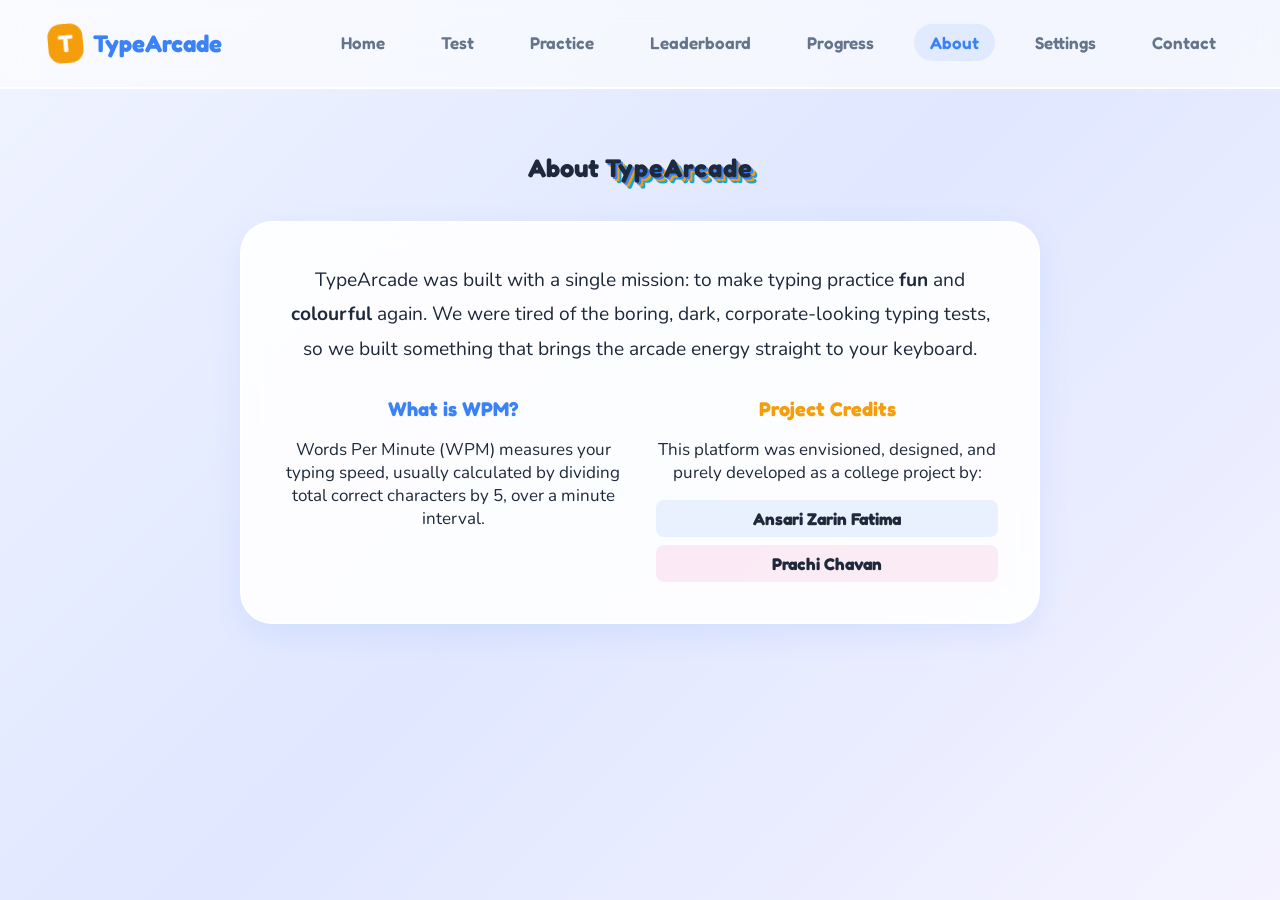
==== about.html @ a6bcfe49 "major update version" ====
<!DOCTYPE html>
<html lang="en">
<head>
  <meta charset="UTF-8">
  <meta name="viewport" content="width=device-width, initial-scale=1.0">
  <title>TypeArcade - About</title>
  <link rel="stylesheet" href="css/style.css">
</head>
<body>

  <nav class="navbar">
    <a href="index.html" class="logo">
      <span class="logo-icon">T</span>
      TypeArcade
    </a>
    <ul class="nav-links">
      <li><a href="index.html">Home</a></li>
      <li><a href="test.html">Test</a></li>
      <li><a href="practice.html">Practice</a></li>
      <li><a href="leaderboard.html">Leaderboard</a></li>
      <li><a href="progress.html">Progress</a></li>
      <li><a href="about.html">About</a></li>
      <li><a href="settings.html">Settings</a></li>
      <li><a href="contact.html">Contact</a></li>
    </ul>
  </nav>

  <main class="container">
    <div class="page-header mt-2 mb-2">
      <h2>About <span class="gradient-text">TypeArcade</span></h2>
    </div>

    <div class="card bg-white" style="max-width: 800px; margin: 0 auto; text-align: center;">
      <p class="mb-2" style="font-size: 1.2rem; line-height: 1.8;">
        TypeArcade was built with a single mission: to make typing practice <strong>fun</strong> and <strong>colourful</strong> again. We were tired of the boring, dark, corporate-looking typing tests, so we built something that brings the arcade energy straight to your keyboard.
      </p>

      <div class="grid-2 mt-3 text-left">
        <div>
          <h3 class="mb-1" style="color: var(--color-primary);">What is WPM?</h3>
          <p class="text-muted">Words Per Minute (WPM) measures your typing speed, usually calculated by dividing total correct characters by 5, over a minute interval.</p>
        </div>
        <div>
          <h3 class="mb-1" style="color: var(--color-accent);">Project Credits</h3>
          <p class="text-muted">This platform was envisioned, designed, and purely developed as a college project by:</p>
          <ul style="margin-top: 1rem; font-family: var(--font-heading); color: var(--color-text-main); font-weight: 700;">
            <li style="padding: 0.5rem; background: rgba(59, 130, 246, 0.1); border-radius: 8px; margin-bottom: 0.5rem;">Ansari Zarin Fatima</li>
            <li style="padding: 0.5rem; background: rgba(236, 72, 153, 0.1); border-radius: 8px;">Prachi Chavan</li>
          </ul>
        </div>
      </div>
      
    </div>

  </main>

  <script src="js/sound.js"></script>
  <script src="js/app.js"></script>
</body>
</html>
---- css/style.css ----
@import url('https://fonts.googleapis.com/css2?family=Nunito:wght@400;600;800;900&family=Fredoka:wght@500;600;700&display=swap');

:root {
  /* Beautiful Universal Colorful Palette */
  --bg-gradient: linear-gradient(135deg, #f0f4ff 0%, #e0e7ff 50%, #f5f3ff 100%); /* Clean, crisp universally loved light blue/lavender mix */
  --color-primary: #3b82f6; /* Vibrant Royal Blue */
  --color-secondary: #0ea5e9; /* Vibrant Sky Cyan */
  --color-accent: #f59e0b; /* Bright Amber/Orange */
  --color-accent-2: #10b981; /* Vivid Mint Green */
  --color-success: #10b981;
  --color-error: #ef4444;
  --color-text-main: #1e293b; /* Deep Navy Black */
  --color-text-muted: #64748b; /* Soft Gray */
  --color-card-bg: rgba(255, 255, 255, 0.9); /* Frosty White */
  
  --shadow-soft: 0 10px 30px rgba(59, 130, 246, 0.1);
  --shadow-hover: 0 15px 35px rgba(59, 130, 246, 0.2);
  --radius-lg: 2rem;
  --radius-md: 1.2rem;
  --radius-sm: 0.8rem;
  
  --font-heading: 'Fredoka', sans-serif;
  --font-body: 'Nunito', sans-serif;
  --font-mono: 'Menlo', 'Monaco', 'Courier New', monospace;

  --base-font-size: 17px;
}

* {
  box-sizing: border-box;
  margin: 0;
  padding: 0;
}

body {
  font-family: var(--font-body);
  font-size: var(--base-font-size);
  background: var(--bg-gradient);
  background-attachment: fixed;
  color: var(--color-text-main);
  min-height: 100vh;
  display: flex;
  flex-direction: column;
  overflow-x: hidden;
  transition: background 0.3s ease;
}

body.fade-in {
  animation: fadeSlideIn 0.6s ease-out forwards;
}

@keyframes fadeSlideIn {
  from { opacity: 0; transform: translateY(15px); }
  to { opacity: 1; transform: translateY(0); }
}

h1, h2, h3, h4, h5, h6 {
  font-family: var(--font-heading);
  font-weight: 700;
  line-height: 1.2;
}

a { text-decoration: none; color: inherit; }
ul { list-style: none; }

.gradient-text {
  background: none;
  -webkit-background-clip: unset;
  background-clip: unset;
  color: var(--color-text-main);
  text-shadow: 2px 2px 0 var(--color-primary), 4px 4px 0 var(--color-accent), 6px 6px 0 var(--color-secondary);
  display: inline-block;
  padding-bottom: 5px;
  letter-spacing: 1px;
}

.text-center { text-align: center; }

/* Navbar */
.navbar {
  display: flex;
  justify-content: space-between;
  align-items: center;
  padding: 1.5rem 3rem;
  background: rgba(255, 255, 255, 0.6);
  backdrop-filter: blur(16px);
  -webkit-backdrop-filter: blur(16px);
  border-bottom: 2px solid rgba(255, 255, 255, 0.9);
  position: sticky;
  top: 0;
  z-index: 100;
}

.navbar .logo {
  font-family: var(--font-heading);
  font-size: 1.5rem;
  font-weight: 800;
  color: var(--color-primary);
  display: flex;
  align-items: center;
  gap: 10px;
}

.navbar .logo-icon {
  background: var(--color-accent);
  color: white;
  padding: 5px 10px;
  border-radius: var(--radius-sm);
  transform: rotate(-5deg);
  display: inline-block;
  transition: transform 0.3s;
}

.navbar .logo:hover .logo-icon {
  transform: rotate(5deg) scale(1.1);
}

.nav-links { display: flex; gap: 1.5rem; }

.nav-links a {
  font-family: var(--font-heading);
  font-weight: 600;
  color: var(--color-text-muted);
  padding: 0.5rem 1rem;
  border-radius: var(--radius-md);
  transition: all 0.3s ease;
  position: relative;
}

.nav-links a:hover, .nav-links a.active {
  color: var(--color-primary);
  background: rgba(59, 130, 246, 0.1);
  transform: translateY(-2px);
}

/* Layout */
.container {
  max-width: 1100px;
  margin: 0 auto;
  padding: 2rem;
  flex: 1;
  display: flex;
  flex-direction: column;
}

/* Cards */
.card {
  background: var(--color-card-bg);
  backdrop-filter: blur(12px);
  -webkit-backdrop-filter: blur(12px);
  border-radius: var(--radius-lg);
  padding: 2.5rem;
  box-shadow: var(--shadow-soft);
  border: 2px solid rgba(255, 255, 255, 0.8);
  transition: transform 0.4s cubic-bezier(0.175, 0.885, 0.32, 1.275), box-shadow 0.4s ease, border-color 0.4s ease;
}

.card:hover {
  transform: translateY(-8px) scale(1.02);
  box-shadow: var(--shadow-hover);
  border-color: var(--color-primary);
}

/* Buttons */
.btn {
  display: inline-flex;
  align-items: center;
  justify-content: center;
  gap: 0.5rem;
  font-family: var(--font-heading);
  font-weight: 700;
  padding: 0.8rem 2rem;
  border-radius: 50px;
  border: none;
  cursor: pointer;
  transition: all 0.3s cubic-bezier(0.175, 0.885, 0.32, 1.275); 
  text-transform: uppercase;
  letter-spacing: 1px;
}

.btn-primary { background: var(--color-primary); color: white; box-shadow: 0 4px 15px rgba(59, 130, 246, 0.3); }
.btn-primary:hover { background: #2563eb; transform: translateY(-4px) scale(1.05); box-shadow: 0 8px 25px rgba(59, 130, 246, 0.5); }

.btn-secondary { background: var(--color-secondary); color: white; box-shadow: 0 4px 15px rgba(14, 165, 233, 0.3); }
.btn-secondary:hover { background: #0284c7; transform: translateY(-4px) scale(1.05); box-shadow: 0 8px 25px rgba(14, 165, 233, 0.5); }

.btn-accent { background: var(--color-accent); color: white; box-shadow: 0 4px 15px rgba(245, 158, 11, 0.3); }
.btn-accent:hover { background: #d97706; transform: translateY(-4px) scale(1.05); box-shadow: 0 8px 25px rgba(245, 158, 11, 0.5); }

.btn-outline { background: transparent; color: var(--color-primary); border: 3px solid var(--color-primary); }
.btn-outline:hover { background: var(--color-primary); color: white; transform: translateY(-4px) scale(1.05); box-shadow: 0 8px 25px rgba(59, 130, 246, 0.4); }

/* Header Sections */
.page-header { text-align: center; margin-bottom: 3rem; }
.page-header h1 { font-size: 3rem; margin-bottom: 1rem; }
.page-header p { font-size: 1.2rem; color: var(--color-text-muted); max-width: 600px; margin: 0 auto; }

/* Utilities */
.mb-1 { margin-bottom: 1rem; }
.mb-2 { margin-bottom: 2rem; }
.mb-3 { margin-bottom: 3rem; }
.mt-1 { margin-top: 1rem; }
.mt-2 { margin-top: 2rem; }

/* Gamification / Typing Interaction Overlay */
.streak-counter {
  position: absolute;
  top: 10px;
  right: 20px;
  font-family: var(--font-heading);
  font-size: 1.2rem;
  font-weight: 800;
  color: var(--color-accent-2);
  opacity: 0;
  transition: opacity 0.3s;
  animation: pulse 1s infinite alternate;
}
.streak-active { opacity: 1; }

@keyframes pulse {
  from { transform: scale(1); }
  to { transform: scale(1.1); }
}

/* Shake Animation */
.shake {
  animation: shake 0.4s cubic-bezier(0.36, 0.07, 0.19, 0.97) both;
}

@keyframes shake {
  10%, 90% { transform: translate3d(-1px, 0, 0); }
  20%, 80% { transform: translate3d(2px, 0, 0); }
  30%, 50%, 70% { transform: translate3d(-3px, 0, 0); }
  40%, 60% { transform: translate3d(3px, 0, 0); }
}

.typing-box {
  background: white;
  backdrop-filter: blur(10px);
  -webkit-backdrop-filter: blur(10px);
  border-radius: var(--radius-lg);
  padding: 2rem 3rem;
  box-shadow: inset 0 2px 10px rgba(0,0,0,0.05), var(--shadow-soft);
  border: 4px solid #ffffff;
  font-family: var(--font-mono);
  font-size: 1.8rem;
  line-height: 1.6;
  max-width: 900px;
  margin: 0 auto;
  position: relative;
  overflow: hidden;
  letter-spacing: 2px;
  text-align: center;
  transition: all 0.3s ease;
  color: var(--color-text-main);
}

.typing-box:focus {
  outline: none;
  border-color: var(--color-primary);
  box-shadow: inset 0 2px 10px rgba(0,0,0,0.05), 0 0 0 5px rgba(59, 130, 246, 0.2);
}
.typing-box.error-state {
  border-color: var(--color-error);
  box-shadow: inset 0 2px 10px rgba(0,0,0,0.05), 0 0 0 5px rgba(239, 68, 68, 0.3);
}

.typing-text span { position: relative; transition: color 0.1s; }
.typing-text span.correct { color: var(--color-success); }
.typing-text span.incorrect { color: var(--color-error); background: rgba(239, 68, 68, 0.2); border-radius: 4px; }
.typing-text span.active {
  color: var(--color-primary);
  border-bottom: 3px solid var(--color-accent);
  animation: blink 1s infinite alternate;
}

@keyframes blink {
  0% { border-color: var(--color-accent); }
  100% { border-color: transparent; }
}

/* Stats Row */
.stats-row {
  display: flex;
  justify-content: space-around;
  background: var(--color-card-bg);
  backdrop-filter: blur(12px);
  -webkit-backdrop-filter: blur(12px);
  border: 2px solid rgba(255, 255, 255, 0.8);
  padding: 1.5rem;
  border-radius: var(--radius-lg);
  box-shadow: var(--shadow-soft);
  margin-bottom: 2rem;
  max-width: 900px;
  margin: 0 auto 2rem auto;
}

.stat-item { display: flex; flex-direction: column; align-items: center; }
.stat-label { font-family: var(--font-heading); font-size: 0.9rem; text-transform: uppercase; color: var(--color-text-muted); font-weight: 700; }
.stat-value { font-family: var(--font-heading); font-size: 2.5rem; font-weight: 800; color: var(--color-primary); }
.stat-value.accent { color: var(--color-accent); }
.stat-value.secondary { color: var(--color-secondary); }

/* Progress Bar */
.progress-container {
  width: 100%;
  height: 15px;
  background-color: #e2e8f0;
  border-radius: 50px;
  margin-bottom: 2rem;
  overflow: hidden;
  position: relative;
}

.progress-bar {
  height: 100%;
  width: 0%;
  background: linear-gradient(90deg, var(--color-primary), var(--color-secondary));
  transition: width 0.2s ease-out; /* Smooth fill */
}

/* Form Inputs */
.form-group { margin-bottom: 1.5rem; }
.form-group label { display: block; font-family: var(--font-heading); font-weight: 600; margin-bottom: 0.5rem; color: var(--color-text-main); }
.form-control {
  width: 100%;
  padding: 1rem 1.5rem;
  border-radius: var(--radius-md);
  border: 2px solid #dfe4ea;
  color: var(--color-text-main);
  font-family: var(--font-body);
  font-size: 1rem;
  transition: all 0.3s ease;
  background: #ffffff;
}
.form-control:focus {
  outline: none;
  border-color: var(--color-primary);
  background: #ffffff;
  box-shadow: 0 0 0 5px rgba(59, 130, 246, 0.15);
}
textarea.form-control { resize: vertical; min-height: 120px; }

/* Badges */
.badge { display: inline-block; padding: 0.25rem 0.75rem; border-radius: 50px; font-size: 0.8rem; font-weight: 700; text-transform: uppercase; }
.badge-pro { background: var(--color-accent); color: white; }
.badge-fast { background: var(--color-primary); color: white; }
.badge-beginner { background: var(--color-success); color: white; }

/* Details / FAQ */
details {
  background: var(--color-card-bg);
  backdrop-filter: blur(12px);
  -webkit-backdrop-filter: blur(12px);
  padding: 1rem 1.5rem;
  border-radius: var(--radius-md);
  margin-bottom: 1rem;
  border: 2px solid rgba(255,255,255,0.8);
  box-shadow: var(--shadow-soft);
  cursor: pointer;
  transition: transform 0.2s, border-color 0.3s;
}
details:hover { transform: translateY(-2px); border-color: var(--color-primary); }
summary { font-family: var(--font-heading); font-weight: 600; color: var(--color-primary); list-style: none; display: flex; justify-content: space-between; align-items: center; }
summary::-webkit-details-marker { display: none; }
details p { margin-top: 1rem; color: var(--color-text-muted); line-height: 1.6; }

/* Grid */
.grid-2 { display: grid; grid-template-columns: repeat(2, 1fr); gap: 2rem; }
.grid-3 { display: grid; grid-template-columns: repeat(3, 1fr); gap: 2rem; }

@media (max-width: 768px) {
  .grid-2, .grid-3 { grid-template-columns: 1fr; }
  .navbar { flex-direction: column; gap: 1rem; padding: 1rem; }
  .page-header h1 { font-size: 2.2rem; }
  .stats-row { flex-wrap: wrap; gap: 1rem; }
}
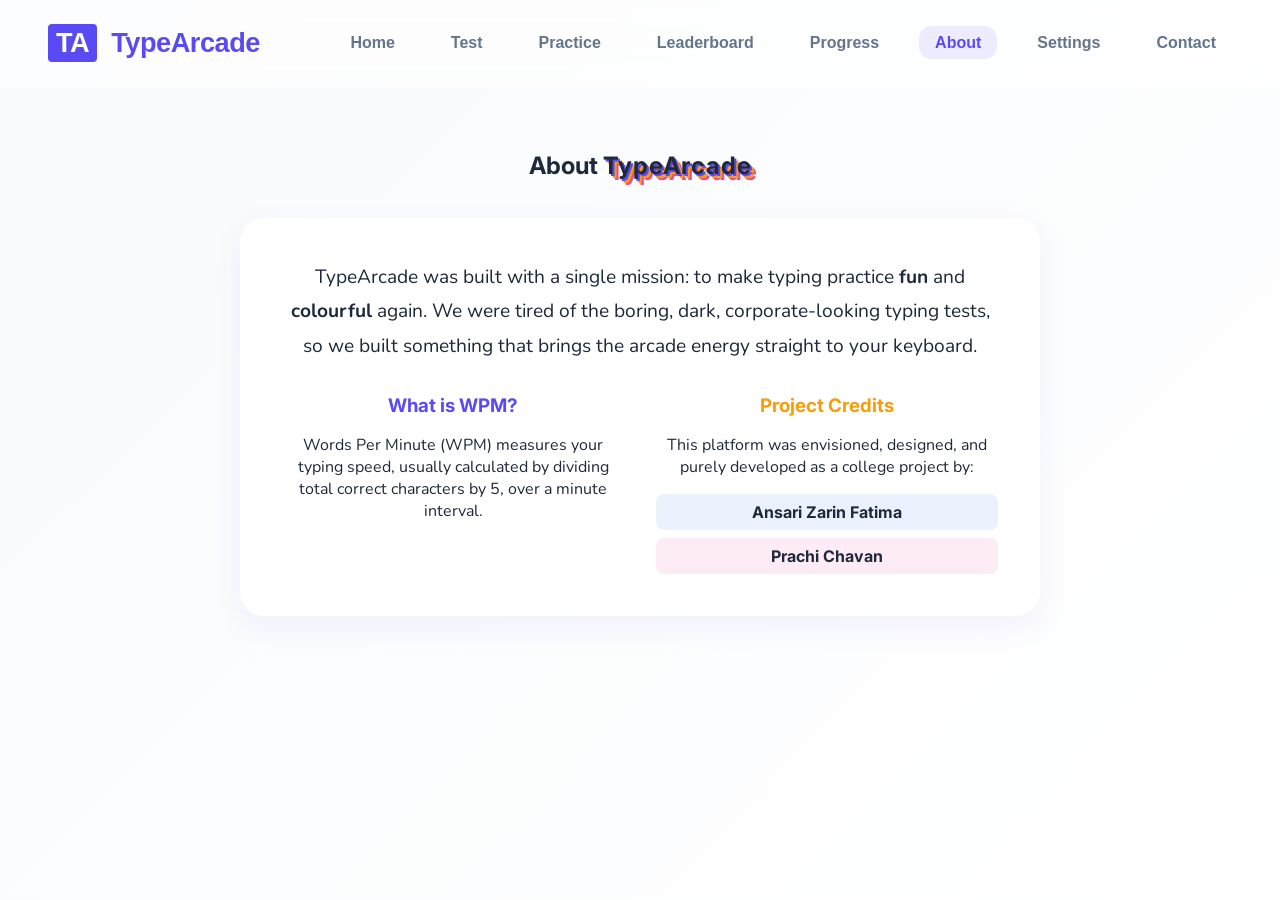
==== commit cfc97d89: "UI updated" ====
--- a/about.html
+++ b/about.html
@@ -3,27 +3,12 @@
 <head>
   <meta charset="UTF-8">
   <meta name="viewport" content="width=device-width, initial-scale=1.0">
-  <title>TypeArcade - About</title>
-  <link rel="stylesheet" href="css/style.css">
-</head>
+  <title>TypeArcade - Improve Your Speed</title>
+  <link rel="stylesheet" href="css/style.css?v=3">
+  </head>
 <body>
 
-  <nav class="navbar">
-    <a href="index.html" class="logo">
-      <span class="logo-icon">T</span>
-      TypeArcade
-    </a>
-    <ul class="nav-links">
-      <li><a href="index.html">Home</a></li>
-      <li><a href="test.html">Test</a></li>
-      <li><a href="practice.html">Practice</a></li>
-      <li><a href="leaderboard.html">Leaderboard</a></li>
-      <li><a href="progress.html">Progress</a></li>
-      <li><a href="about.html">About</a></li>
-      <li><a href="settings.html">Settings</a></li>
-      <li><a href="contact.html">Contact</a></li>
-    </ul>
-  </nav>
+  <nav class="navbar"><a href="index.html" class="logo"><span style="background:#5A4AF4;color:white;padding:3px 8px;border-radius:4px;font-weight:900;margin-right:6px;">TA</span>TypeArcade</a><ul class="nav-links"><li><a href="index.html">Home</a></li><li><a href="test.html">Test</a></li><li><a href="practice.html">Practice</a></li><li><a href="leaderboard.html">Leaderboard</a></li><li><a href="progress.html">Progress</a></li><li><a href="about.html">About</a></li><li><a href="settings.html">Settings</a></li><li><a href="contact.html">Contact</a></li></ul></nav>
 
   <main class="container">
     <div class="page-header mt-2 mb-2">
@@ -58,3 +43,7 @@
   <script src="js/app.js"></script>
 </body>
 </html>
+
+
+
+
--- a/css/style.css
+++ b/css/style.css
@@ -1,29 +1,29 @@
-@import url('https://fonts.googleapis.com/css2?family=Nunito:wght@400;600;800;900&family=Fredoka:wght@500;600;700&display=swap');
+@import url('https://fonts.googleapis.com/css2?family=Inter:wght@400;600;800&family=Nunito:wght@400;600;800&display=swap');
 
 :root {
   /* Beautiful Universal Colorful Palette */
-  --bg-gradient: linear-gradient(135deg, #f0f4ff 0%, #e0e7ff 50%, #f5f3ff 100%); /* Clean, crisp universally loved light blue/lavender mix */
-  --color-primary: #3b82f6; /* Vibrant Royal Blue */
-  --color-secondary: #0ea5e9; /* Vibrant Sky Cyan */
+  --bg-gradient: linear-gradient(135deg, #f8fafc 0%, #ffffff 100%);
+  --color-primary: #5A4AF4; /* Pulse Indigo/Purple */
+  --color-secondary: #E94E91; /* Energetic Pink */
   --color-accent: #f59e0b; /* Bright Amber/Orange */
   --color-accent-2: #10b981; /* Vivid Mint Green */
   --color-success: #10b981;
   --color-error: #ef4444;
   --color-text-main: #1e293b; /* Deep Navy Black */
   --color-text-muted: #64748b; /* Soft Gray */
-  --color-card-bg: rgba(255, 255, 255, 0.9); /* Frosty White */
+  --color-card-bg: rgba(255, 255, 255, 0.95); /* Frosty White */
   
-  --shadow-soft: 0 10px 30px rgba(59, 130, 246, 0.1);
-  --shadow-hover: 0 15px 35px rgba(59, 130, 246, 0.2);
-  --radius-lg: 2rem;
-  --radius-md: 1.2rem;
-  --radius-sm: 0.8rem;
+  --shadow-soft: 0 10px 30px rgba(90, 74, 244, 0.08); /* specific soft shadow */
+  --shadow-hover: 0 15px 35px rgba(90, 74, 244, 0.15);
+  --radius-lg: 1.5rem;
+  --radius-md: 0.8rem;
+  --radius-sm: 0.5rem;
   
-  --font-heading: 'Fredoka', sans-serif;
+  --font-heading: 'Inter', Arial, sans-serif;
   --font-body: 'Nunito', sans-serif;
   --font-mono: 'Menlo', 'Monaco', 'Courier New', monospace;
 
-  --base-font-size: 17px;
+  --base-font-size: 16px;
 }
 
 * {
@@ -92,23 +92,29 @@
 }
 
 .navbar .logo {
-  font-family: var(--font-heading);
-  font-size: 1.5rem;
+  font-family: Arial, Helvetica, sans-serif;
+  font-size: 1.7rem;
   font-weight: 800;
   color: var(--color-primary);
   display: flex;
   align-items: center;
-  gap: 10px;
+  gap: 8px;
+  letter-spacing: -0.5px;
 }
 
 .navbar .logo-icon {
-  background: var(--color-accent);
+  background: var(--color-primary);
   color: white;
-  padding: 5px 10px;
+  width: 35px;
+  height: 35px;
+  display: flex;
+  justify-content: center;
+  align-items: center;
   border-radius: var(--radius-sm);
-  transform: rotate(-5deg);
-  display: inline-block;
-  transition: transform 0.3s;
+  font-weight: 900;
+  font-size: 1.2rem;
+  box-shadow: 0 4px 10px rgba(90, 74, 244, 0.3);
+  transition: transform 0.3s cubic-bezier(0.175, 0.885, 0.32, 1.275);
 }
 
 .navbar .logo:hover .logo-icon {
@@ -118,7 +124,7 @@
 .nav-links { display: flex; gap: 1.5rem; }
 
 .nav-links a {
-  font-family: var(--font-heading);
+  font-family: Arial, Helvetica, sans-serif;
   font-weight: 600;
   color: var(--color-text-muted);
   padding: 0.5rem 1rem;
@@ -129,7 +135,7 @@
 
 .nav-links a:hover, .nav-links a.active {
   color: var(--color-primary);
-  background: rgba(59, 130, 246, 0.1);
+  background: rgba(90, 74, 244, 0.1);
   transform: translateY(-2px);
 }
 
@@ -375,3 +381,327 @@
   .page-header h1 { font-size: 2.2rem; }
   .stats-row { flex-wrap: wrap; gap: 1rem; }
 }
+
+/* ---- New UI Styles for Hero ---- */
+.text-primary { color: var(--color-primary); }
+
+.gradient-text-new {
+  background: linear-gradient(90deg, var(--color-primary), #8678f9); /* Purple to lighter purple */
+  -webkit-background-clip: text;
+  -webkit-text-fill-color: transparent;
+  background-clip: text;
+  display: inline-block;
+  line-height: 1.2;
+}
+
+.hero-section {
+  display: grid;
+  grid-template-columns: 1.2fr 0.8fr;
+  align-items: center;
+  gap: 4rem;
+  margin-top: 2rem;
+  padding-bottom: 4rem;
+}
+
+.hero-content {
+  display: flex;
+  flex-direction: column;
+  align-items: flex-start;
+  text-align: left;
+}
+
+.pill-badge {
+  display: inline-flex;
+  align-items: center;
+  gap: 6px;
+  background: #eef2ff;
+  color: var(--color-primary);
+  padding: 0.5rem 1.2rem;
+  border-radius: 50px;
+  font-size: 0.9rem;
+  font-weight: 600;
+  margin-bottom: 2rem;
+}
+
+.hero-title {
+  font-size: 4rem;
+  line-height: 1.15;
+  color: var(--color-text-main);
+  margin-bottom: 1.5rem;
+  font-weight: 800;
+}
+
+.hero-subtitle {
+  font-size: 1.15rem;
+  color: var(--color-text-muted);
+  line-height: 1.6;
+  margin-bottom: 2.5rem;
+  max-width: 90%;
+}
+
+.hero-actions {
+  display: flex;
+  gap: 1rem;
+  margin-bottom: 3rem;
+}
+
+.hero-actions .btn {
+  padding: 1rem 1.8rem;
+  font-size: 1.1rem;
+}
+
+.hero-stats {
+  display: flex;
+  gap: 2.5rem;
+}
+
+.stat {
+  display: flex;
+  align-items: flex-start;
+  gap: 12px;
+}
+
+.stat-icon {
+  width: 24px;
+  height: 24px;
+  margin-top: 4px;
+}
+
+.stat div {
+  display: flex;
+  flex-direction: column;
+}
+
+.stat strong {
+  font-size: 1.25rem;
+  color: var(--color-text-main);
+}
+
+.stat span {
+  font-size: 0.85rem;
+  color: var(--color-text-muted);
+}
+
+/* Keyboard Card visual */
+.keyboard-card {
+  background: #ffffff;
+  border-radius: var(--radius-lg);
+  padding: 3rem 2.5rem;
+  box-shadow: var(--shadow-soft);
+  border: 1px solid rgba(0, 0, 0, 0.05);
+  display: flex;
+  flex-direction: column;
+  align-items: center;
+  position: relative;
+  overflow: hidden;
+  width: 100%;
+}
+
+.float-animation {
+  animation: float 6s ease-in-out infinite;
+}
+
+@keyframes float {
+  0% { transform: translateY(0px); }
+  50% { transform: translateY(-10px); }
+  100% { transform: translateY(0px); }
+}
+
+.keyboard-row {
+  display: flex;
+  gap: 6px;
+  margin-bottom: 8px;
+  justify-content: center;
+  width: 100%;
+}
+
+.key {
+  width: 48px;
+  height: 48px;
+  background: white;
+  border: 1px solid #e2e8f0;
+  border-radius: var(--radius-sm);
+  display: flex;
+  justify-content: center;
+  align-items: center;
+  font-family: var(--font-heading);
+  font-size: 1.1rem;
+  font-weight: 600;
+  color: var(--color-text-muted);
+  transition: all 0.2s ease;
+  cursor: default;
+}
+
+.key.active, .key:hover {
+  border-color: var(--color-primary);
+  color: var(--color-primary);
+  transform: translateY(-2px) scale(1.05);
+  box-shadow: 0 4px 8px rgba(90, 74, 244, 0.15);
+}
+
+.key.pressed {
+  background-color: var(--color-primary);
+  color: white;
+  transform: translateY(2px);
+  box-shadow: none;
+}
+
+.visual-progress-wrapper {
+  width: 100%;
+  padding: 0 1rem;
+  margin-top: 2rem;
+}
+
+.visual-progress-bar {
+  width: 100%;
+  height: 8px;
+  background: #f1f5f9;
+  border-radius: 50px;
+  position: relative;
+  overflow: hidden;
+}
+
+.visual-progress-fill {
+  width: 65%;
+  height: 100%;
+  background: linear-gradient(90deg, var(--color-primary), var(--color-secondary));
+  border-radius: 50px;
+}
+
+.shimmer-effect {
+  position: relative;
+}
+
+.shimmer-effect::after {
+  content: '';
+  position: absolute;
+  top: 0; left: 0; right: 0; bottom: 0;
+  background: linear-gradient(90deg, transparent, rgba(255,255,255,0.4), transparent);
+  animation: shimmer 2s infinite linear;
+}
+
+@keyframes shimmer {
+  0% { transform: translateX(-100%); }
+  100% { transform: translateX(100%); }
+}
+
+.wpm-display {
+  font-size: 3rem;
+  font-weight: 800;
+  color: var(--color-primary);
+  margin-top: 1.5rem;
+}
+
+/* Update logo to basic CSS */
+.logo-icon-svg {
+  color: var(--color-primary);
+  display: flex;
+  align-items: center;
+  margin-right: 5px;
+}
+
+@media (max-width: 900px) {
+  .hero-section {
+    grid-template-columns: 1fr;
+    text-align: center;
+    gap: 3rem;
+  }
+  .hero-content {
+    align-items: center;
+    text-align: center;
+  }
+  .hero-title {
+    font-size: 3rem;
+  }
+  .hero-actions {
+    justify-content: center;
+  }
+  .hero-stats {
+    justify-content: center;
+    flex-wrap: wrap;
+  }
+  .hero-subtitle {
+      max-width: 100%;
+  }
+}
+
+/* ---- Advanced Staggered Animations & Polish ---- */
+.fade-in-up {
+  opacity: 0;
+  transform: translateY(20px);
+  animation: fadeInUp 0.8s cubic-bezier(0.2, 0.8, 0.2, 1) forwards;
+}
+
+.delay-1 { animation-delay: 0.1s; }
+.delay-2 { animation-delay: 0.2s; }
+.delay-3 { animation-delay: 0.3s; }
+.delay-4 { animation-delay: 0.4s; }
+.delay-5 { animation-delay: 0.5s; }
+
+@keyframes fadeInUp {
+  to {
+    opacity: 1;
+    transform: translateY(0);
+  }
+}
+
+/* Glowing Button Effect */
+.glow-btn {
+  position: relative;
+  overflow: hidden;
+  box-shadow: 0 4px 15px rgba(90, 74, 244, 0.4);
+  transition: all 0.3s cubic-bezier(0.175, 0.885, 0.32, 1.275);
+}
+
+.glow-btn::after {
+  content: '';
+  position: absolute;
+  top: -50%; left: -50%;
+  width: 200%; height: 200%;
+  background: radial-gradient(circle, rgba(255,255,255,0.3) 0%, rgba(255,255,255,0) 60%);
+  opacity: 0;
+  transform: scale(0.5);
+  transition: opacity 0.3s, transform 0.5s;
+  pointer-events: none;
+}
+
+.glow-btn:hover {
+  transform: translateY(-3px) scale(1.02);
+  box-shadow: 0 10px 25px rgba(90, 74, 244, 0.6);
+}
+
+.glow-btn:hover::after {
+  opacity: 1;
+  transform: scale(1);
+}
+
+/* Stat Card Hover Effects */
+.stat {
+  transition: transform 0.3s cubic-bezier(0.175, 0.885, 0.32, 1.275);
+  cursor: default;
+  padding: 10px;
+  border-radius: var(--radius-md);
+}
+
+.stat:hover {
+  transform: translateY(-5px);
+  background: rgba(90, 74, 244, 0.03);
+}
+
+.stat:hover .stat-icon svg {
+  stroke: var(--color-primary);
+  transform: scale(1.15) rotate(5deg);
+  filter: drop-shadow(0 2px 5px rgba(90, 74, 244, 0.3));
+}
+
+.stat-icon svg {
+  transition: all 0.3s cubic-bezier(0.175, 0.885, 0.32, 1.275);
+}
+
+/* Glassmorphism Keyboard Polish */
+.keyboard-card {
+  backdrop-filter: blur(20px);
+  -webkit-backdrop-filter: blur(20px);
+  background: rgba(255, 255, 255, 0.85);
+  border: 1px solid rgba(255,255,255,0.5);
+}
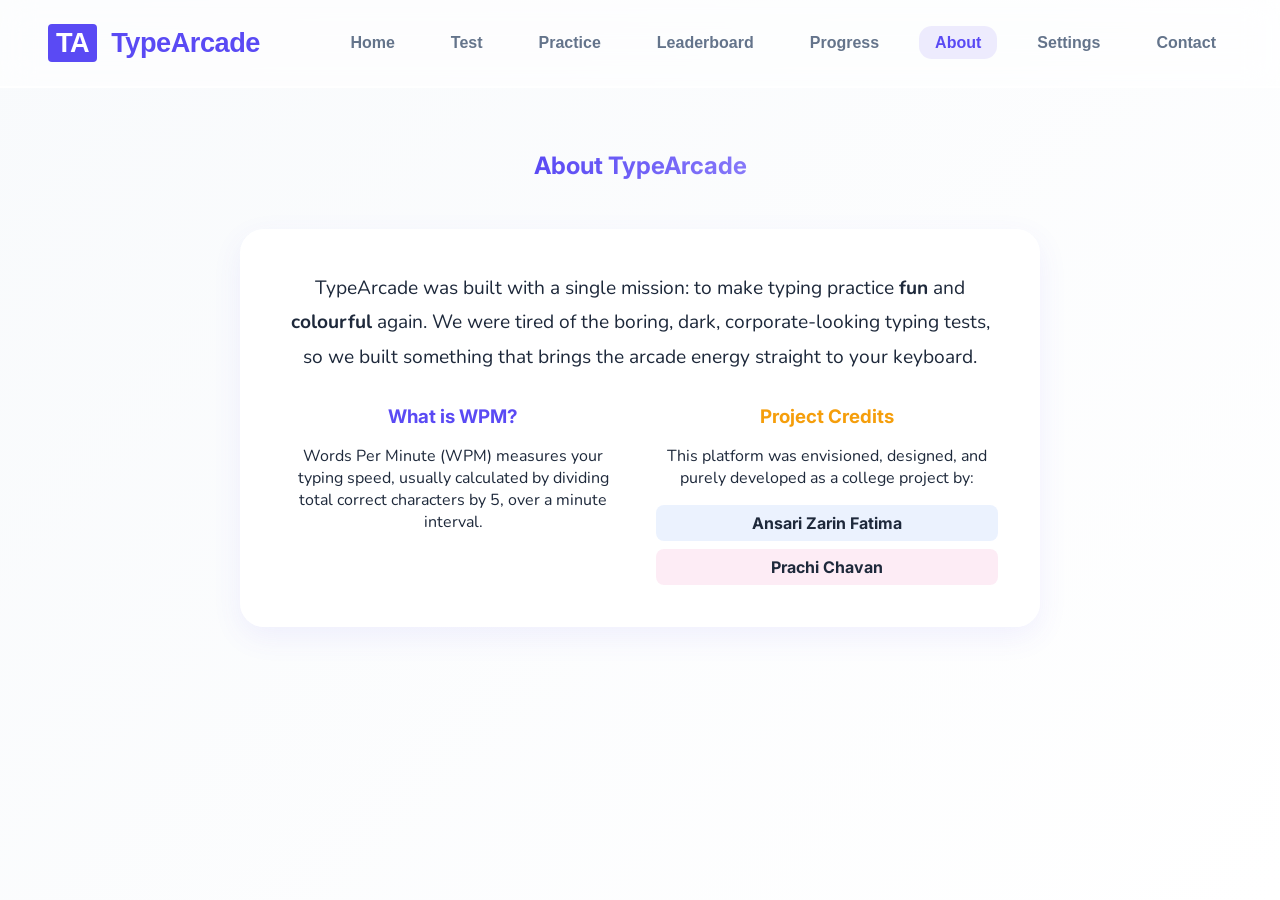
==== commit ffab8708: "Essential changesss" ====
--- a/about.html
+++ b/about.html
@@ -4,7 +4,11 @@
   <meta charset="UTF-8">
   <meta name="viewport" content="width=device-width, initial-scale=1.0">
   <title>TypeArcade - Improve Your Speed</title>
-  <link rel="stylesheet" href="css/style.css?v=3">
+  <link rel="stylesheet" href="css/base.css?v=3">
+  <link rel="stylesheet" href="css/layout.css?v=3">
+  <link rel="stylesheet" href="css/components.css?v=3">
+  <link rel="stylesheet" href="css/pages.css?v=3">
+  <link rel="stylesheet" href="css/animations.css?v=3">
   </head>
 <body>
 
@@ -12,7 +16,7 @@
 
   <main class="container">
     <div class="page-header mt-2 mb-2">
-      <h2>About <span class="gradient-text">TypeArcade</span></h2>
+      <h2><span class="gradient-text-new">About TypeArcade</span></h2>
     </div>
 
     <div class="card bg-white" style="max-width: 800px; margin: 0 auto; text-align: center;">
--- a/css/base.css
+++ b/css/base.css
@@ -0,0 +1,89 @@
+@import url('https://fonts.googleapis.com/css2?family=Inter:wght@400;600;800&family=Nunito:wght@400;600;800&display=swap');
+
+:root {
+  /* Beautiful Universal Colorful Palette */
+  --bg-gradient: linear-gradient(135deg, #f8fafc 0%, #ffffff 100%);
+  --color-primary: #5A4AF4; /* Pulse Indigo/Purple */
+  --color-secondary: #E94E91; /* Energetic Pink */
+  --color-accent: #f59e0b; /* Bright Amber/Orange */
+  --color-accent-2: #10b981; /* Vivid Mint Green */
+  --color-success: #10b981;
+  --color-error: #ef4444;
+  --color-text-main: #1e293b; /* Deep Navy Black */
+  --color-text-muted: #64748b; /* Soft Gray */
+  --color-card-bg: rgba(255, 255, 255, 0.95); /* Frosty White */
+  
+  --shadow-soft: 0 10px 30px rgba(90, 74, 244, 0.08); /* specific soft shadow */
+  --shadow-hover: 0 15px 35px rgba(90, 74, 244, 0.15);
+  --radius-lg: 1.5rem;
+  --radius-md: 0.8rem;
+  --radius-sm: 0.5rem;
+  
+  --font-heading: 'Inter', Arial, sans-serif;
+  --font-body: 'Nunito', sans-serif;
+  --font-mono: 'Menlo', 'Monaco', 'Courier New', monospace;
+
+  --base-font-size: 16px;
+  --typing-font-size: 24px;
+}
+
+* {
+  box-sizing: border-box;
+  margin: 0;
+  padding: 0;
+}
+
+body {
+  font-family: var(--font-body);
+  font-size: var(--base-font-size);
+  background: var(--bg-gradient);
+  background-attachment: fixed;
+  color: var(--color-text-main);
+  min-height: 100vh;
+  display: flex;
+  flex-direction: column;
+  overflow-x: hidden;
+  transition: background 0.3s ease;
+}
+
+body.fade-in {
+  animation: fadeSlideIn 0.6s ease-out forwards;
+}
+
+h1, h2, h3, h4, h5, h6 {
+  font-family: var(--font-heading);
+  font-weight: 700;
+  line-height: 1.2;
+}
+
+a { text-decoration: none; color: inherit; }
+ul { list-style: none; }
+
+.gradient-text {
+  background: none;
+  -webkit-background-clip: unset;
+  background-clip: unset;
+  color: var(--color-text-main);
+  text-shadow: 2px 2px 0 var(--color-primary), 4px 4px 0 var(--color-accent), 6px 6px 0 var(--color-secondary);
+  display: inline-block;
+  padding-bottom: 5px;
+  letter-spacing: 1px;
+}
+
+.gradient-text-new {
+  background: linear-gradient(90deg, var(--color-primary), #8678f9);
+  -webkit-background-clip: text;
+  -webkit-text-fill-color: transparent;
+  background-clip: text;
+  display: inline-block;
+  line-height: 1.2;
+}
+
+.text-center { text-align: center; }
+
+/* Utilities */
+.mb-1 { margin-bottom: 1rem; }
+.mb-2 { margin-bottom: 2rem; }
+.mb-3 { margin-bottom: 3rem; }
+.mt-1 { margin-top: 1rem; }
+.mt-2 { margin-top: 2rem; }
--- a/css/layout.css
+++ b/css/layout.css
@@ -0,0 +1,88 @@
+/* Navbar */
+.navbar {
+  display: flex;
+  justify-content: space-between;
+  align-items: center;
+  padding: 1.5rem 3rem;
+  background: rgba(255, 255, 255, 0.6);
+  backdrop-filter: blur(16px);
+  -webkit-backdrop-filter: blur(16px);
+  border-bottom: 2px solid rgba(255, 255, 255, 0.9);
+  position: sticky;
+  top: 0;
+  z-index: 100;
+}
+
+.navbar .logo {
+  font-family: Arial, Helvetica, sans-serif;
+  font-size: 1.7rem;
+  font-weight: 800;
+  color: var(--color-primary);
+  display: flex;
+  align-items: center;
+  gap: 8px;
+  letter-spacing: -0.5px;
+}
+
+.navbar .logo-icon {
+  background: var(--color-primary);
+  color: white;
+  width: 35px;
+  height: 35px;
+  display: flex;
+  justify-content: center;
+  align-items: center;
+  border-radius: var(--radius-sm);
+  font-weight: 900;
+  font-size: 1.2rem;
+  box-shadow: 0 4px 10px rgba(90, 74, 244, 0.3);
+  transition: transform 0.3s cubic-bezier(0.175, 0.885, 0.32, 1.275);
+}
+
+.navbar .logo:hover .logo-icon {
+  transform: rotate(5deg) scale(1.1);
+}
+
+.nav-links { display: flex; gap: 1.5rem; }
+
+.nav-links a {
+  font-family: Arial, Helvetica, sans-serif;
+  font-weight: 600;
+  color: var(--color-text-muted);
+  padding: 0.5rem 1rem;
+  border-radius: var(--radius-md);
+  transition: all 0.3s ease;
+  position: relative;
+}
+
+.nav-links a:hover, .nav-links a.active {
+  color: var(--color-primary);
+  background: rgba(90, 74, 244, 0.1);
+  transform: translateY(-2px);
+}
+
+/* Layout */
+.container {
+  max-width: 1100px;
+  margin: 0 auto;
+  padding: 2rem;
+  flex: 1;
+  display: flex;
+  flex-direction: column;
+}
+
+/* Grid */
+.grid-2 { display: grid; grid-template-columns: repeat(2, 1fr); gap: 2rem; }
+.grid-3 { display: grid; grid-template-columns: repeat(3, 1fr); gap: 2rem; }
+
+/* Header Sections */
+.page-header { text-align: center; margin-bottom: 3rem; }
+.page-header h1 { font-size: 3rem; margin-bottom: 1rem; }
+.page-header p { font-size: 1.2rem; color: var(--color-text-muted); max-width: 600px; margin: 0 auto; }
+
+@media (max-width: 768px) {
+  .grid-2, .grid-3 { grid-template-columns: 1fr; }
+  .navbar { flex-direction: column; gap: 1rem; padding: 1rem; }
+  .page-header h1 { font-size: 2.2rem; }
+  .stats-row { flex-wrap: wrap; gap: 1rem; }
+}
--- a/css/components.css
+++ b/css/components.css
@@ -0,0 +1,92 @@
+/* Cards */
+.card {
+  background: var(--color-card-bg);
+  backdrop-filter: blur(12px);
+  -webkit-backdrop-filter: blur(12px);
+  border-radius: var(--radius-lg);
+  padding: 2.5rem;
+  box-shadow: var(--shadow-soft);
+  border: 2px solid rgba(255, 255, 255, 0.8);
+  transition: transform 0.4s cubic-bezier(0.175, 0.885, 0.32, 1.275), box-shadow 0.4s ease, border-color 0.4s ease;
+}
+
+.card:hover {
+  transform: translateY(-8px) scale(1.02);
+  box-shadow: var(--shadow-hover);
+  border-color: var(--color-primary);
+}
+
+/* Buttons */
+.btn {
+  display: inline-flex;
+  align-items: center;
+  justify-content: center;
+  gap: 0.5rem;
+  font-family: var(--font-heading);
+  font-weight: 700;
+  padding: 0.8rem 2rem;
+  border-radius: 50px;
+  border: none;
+  cursor: pointer;
+  transition: all 0.3s cubic-bezier(0.175, 0.885, 0.32, 1.275); 
+  text-transform: uppercase;
+  letter-spacing: 1px;
+}
+
+.btn-primary { background: var(--color-primary); color: white; box-shadow: 0 4px 15px rgba(59, 130, 246, 0.3); }
+.btn-primary:hover { background: #2563eb; transform: translateY(-4px) scale(1.05); box-shadow: 0 8px 25px rgba(59, 130, 246, 0.5); }
+
+.btn-secondary { background: var(--color-secondary); color: white; box-shadow: 0 4px 15px rgba(14, 165, 233, 0.3); }
+.btn-secondary:hover { background: #0284c7; transform: translateY(-4px) scale(1.05); box-shadow: 0 8px 25px rgba(14, 165, 233, 0.5); }
+
+.btn-accent { background: var(--color-accent); color: white; box-shadow: 0 4px 15px rgba(245, 158, 11, 0.3); }
+.btn-accent:hover { background: #d97706; transform: translateY(-4px) scale(1.05); box-shadow: 0 8px 25px rgba(245, 158, 11, 0.5); }
+
+.btn-outline { background: transparent; color: var(--color-primary); border: 3px solid var(--color-primary); }
+.btn-outline:hover { background: var(--color-primary); color: white; transform: translateY(-4px) scale(1.05); box-shadow: 0 8px 25px rgba(59, 130, 246, 0.4); }
+
+/* Form Inputs */
+.form-group { margin-bottom: 1.5rem; }
+.form-group label { display: block; font-family: var(--font-heading); font-weight: 600; margin-bottom: 0.5rem; color: var(--color-text-main); }
+.form-control {
+  width: 100%;
+  padding: 1rem 1.5rem;
+  border-radius: var(--radius-md);
+  border: 2px solid #dfe4ea;
+  color: var(--color-text-main);
+  font-family: var(--font-body);
+  font-size: 1rem;
+  transition: all 0.3s ease;
+  background: #ffffff;
+}
+.form-control:focus {
+  outline: none;
+  border-color: var(--color-primary);
+  background: #ffffff;
+  box-shadow: 0 0 0 5px rgba(59, 130, 246, 0.15);
+}
+textarea.form-control { resize: vertical; min-height: 120px; }
+
+/* Badges */
+.badge { display: inline-block; padding: 0.25rem 0.75rem; border-radius: 50px; font-size: 0.8rem; font-weight: 700; text-transform: uppercase; }
+.badge-pro { background: var(--color-accent); color: white; }
+.badge-fast { background: var(--color-primary); color: white; }
+.badge-beginner { background: var(--color-success); color: white; }
+
+/* Details / FAQ */
+details {
+  background: var(--color-card-bg);
+  backdrop-filter: blur(12px);
+  -webkit-backdrop-filter: blur(12px);
+  padding: 1rem 1.5rem;
+  border-radius: var(--radius-md);
+  margin-bottom: 1rem;
+  border: 2px solid rgba(255,255,255,0.8);
+  box-shadow: var(--shadow-soft);
+  cursor: pointer;
+  transition: transform 0.2s, border-color 0.3s;
+}
+details:hover { transform: translateY(-2px); border-color: var(--color-primary); }
+summary { font-family: var(--font-heading); font-weight: 600; color: var(--color-primary); list-style: none; display: flex; justify-content: space-between; align-items: center; }
+summary::-webkit-details-marker { display: none; }
+details p { margin-top: 1rem; color: var(--color-text-muted); line-height: 1.6; }
--- a/css/animations.css
+++ b/css/animations.css
@@ -0,0 +1,110 @@
+@keyframes fadeSlideIn {
+  from { opacity: 0; transform: translateY(15px); }
+  to { opacity: 1; transform: translateY(0); }
+}
+
+@keyframes pulse {
+  from { transform: scale(1); }
+  to { transform: scale(1.1); }
+}
+
+/* Shake Animation */
+@keyframes shake {
+  10%, 90% { transform: translate3d(-1px, 0, 0); }
+  20%, 80% { transform: translate3d(2px, 0, 0); }
+  30%, 50%, 70% { transform: translate3d(-3px, 0, 0); }
+  40%, 60% { transform: translate3d(3px, 0, 0); }
+}
+
+.shake {
+  animation: shake 0.4s cubic-bezier(0.36, 0.07, 0.19, 0.97) both;
+}
+
+@keyframes blink {
+  0% { border-color: var(--color-accent); }
+  100% { border-color: transparent; }
+}
+
+@keyframes float {
+  0% { transform: translateY(0px); }
+  50% { transform: translateY(-10px); }
+  100% { transform: translateY(0px); }
+}
+
+@keyframes shimmer {
+  0% { transform: translateX(-100%); }
+  100% { transform: translateX(100%); }
+}
+
+/* ---- Advanced Staggered Animations & Polish ---- */
+.fade-in-up {
+  opacity: 0;
+  transform: translateY(20px);
+  animation: fadeInUp 0.8s cubic-bezier(0.2, 0.8, 0.2, 1) forwards;
+}
+
+.delay-1 { animation-delay: 0.1s; }
+.delay-2 { animation-delay: 0.2s; }
+.delay-3 { animation-delay: 0.3s; }
+.delay-4 { animation-delay: 0.4s; }
+.delay-5 { animation-delay: 0.5s; }
+
+@keyframes fadeInUp {
+  to {
+    opacity: 1;
+    transform: translateY(0);
+  }
+}
+
+/* Glowing Button Effect */
+.glow-btn {
+  position: relative;
+  overflow: hidden;
+  box-shadow: 0 4px 15px rgba(90, 74, 244, 0.4);
+  transition: all 0.3s cubic-bezier(0.175, 0.885, 0.32, 1.275);
+}
+
+.glow-btn::after {
+  content: '';
+  position: absolute;
+  top: -50%; left: -50%;
+  width: 200%; height: 200%;
+  background: radial-gradient(circle, rgba(255,255,255,0.3) 0%, rgba(255,255,255,0) 60%);
+  opacity: 0;
+  transform: scale(0.5);
+  transition: opacity 0.3s, transform 0.5s;
+  pointer-events: none;
+}
+
+.glow-btn:hover {
+  transform: translateY(-3px) scale(1.02);
+  box-shadow: 0 10px 25px rgba(90, 74, 244, 0.6);
+}
+
+.glow-btn:hover::after {
+  opacity: 1;
+  transform: scale(1);
+}
+
+/* Stat Card Hover Effects */
+.stat {
+  transition: transform 0.3s cubic-bezier(0.175, 0.885, 0.32, 1.275);
+  cursor: default;
+  padding: 10px;
+  border-radius: var(--radius-md);
+}
+
+.stat:hover {
+  transform: translateY(-5px);
+  background: rgba(90, 74, 244, 0.03);
+}
+
+.stat:hover .stat-icon svg {
+  stroke: var(--color-primary);
+  transform: scale(1.15) rotate(5deg);
+  filter: drop-shadow(0 2px 5px rgba(90, 74, 244, 0.3));
+}
+
+.stat-icon svg {
+  transition: all 0.3s cubic-bezier(0.175, 0.885, 0.32, 1.275);
+}
